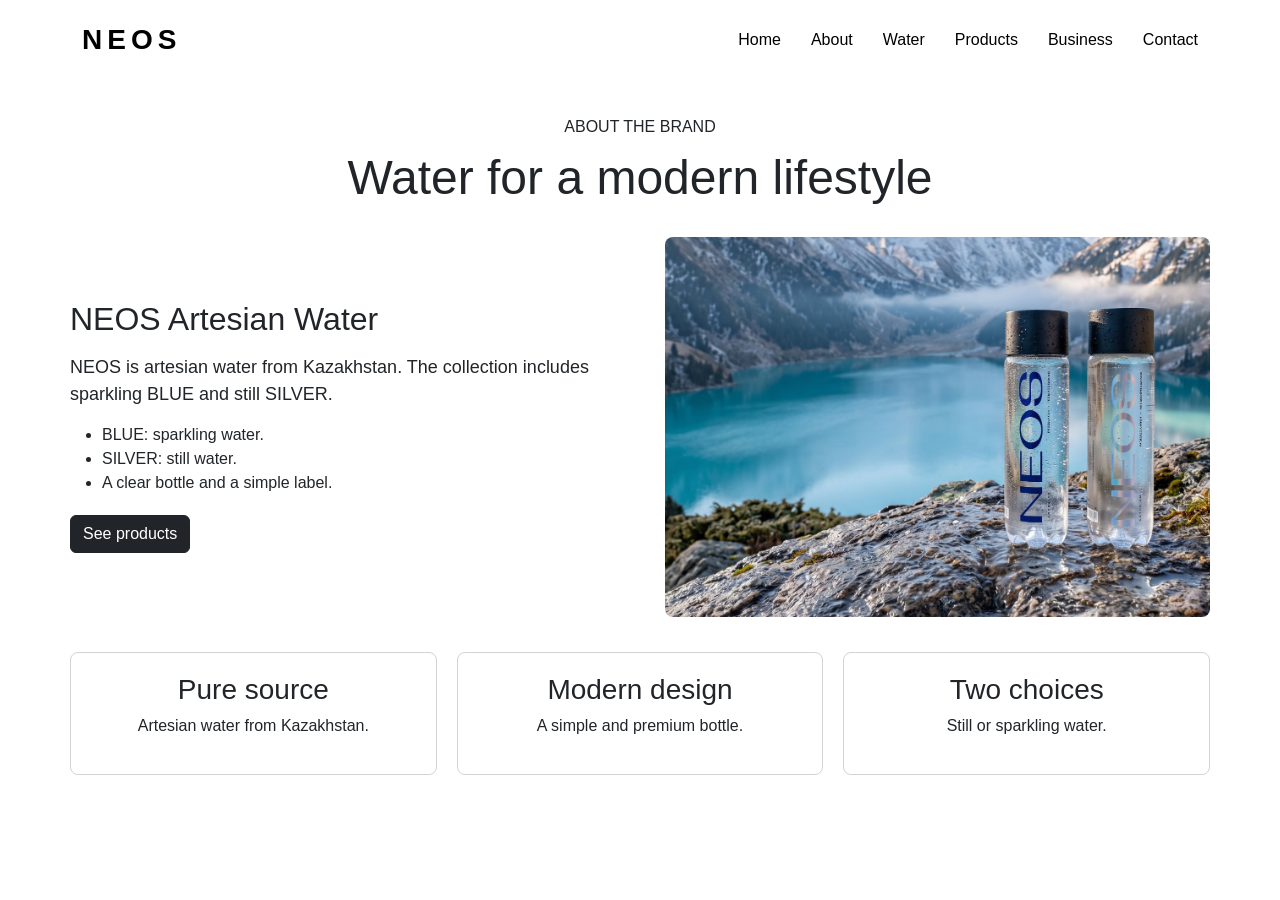
==== about.html @ 0019352d "Add about page and project images" ====
<!DOCTYPE html>
<html lang="en">

<head>
    <meta charset="UTF-8">
    <meta name="viewport" content="width=device-width, initial-scale=1.0">
    <title>About - NEOS Water</title>

    <link href="https://cdn.jsdelivr.net/npm/bootstrap@5.3.3/dist/css/bootstrap.min.css"
          rel="stylesheet">

    <link rel="stylesheet" href="css/style.css">
</head>

<body>

<header>
    <nav class="menu container">
        <a class="logo" href="index.html">NEOS</a>
        <ul>
            <li><a href="index.html">Home</a></li>
            <li><a href="about.html">About</a></li>
            <li><a href="quality.html">Water</a></li>
            <li><a href="products.html">Products</a></li>
            <li><a href="business.html">Business</a></li>
            <li><a href="contact.html">Contact</a></li>
        </ul>
    </nav>
</header>

<main class="main2 container">

    <section class="text2">
        <p>ABOUT THE BRAND</p>
        <h1>Water for a modern lifestyle</h1>
    </section>

    <section class="grid2">

        <article class="info2">
            <h2>NEOS Artesian Water</h2>

            <p>
                NEOS is artesian water from Kazakhstan.
                The collection includes sparkling BLUE and still SILVER.
            </p>

            <ul>
                <li>BLUE: sparkling water.</li>
                <li>SILVER: still water.</li>
                <li>A clear bottle and a simple label.</li>
            </ul>

            <a href="products.html" class="btn btn-dark">
                See products
            </a>
        </article>

        <img class="photo2" src="images/about2.jpg" alt="NEOS artesian water">

    </section>

    <section class="cards2">

        <article class="card2">
            <h3>Pure source</h3>
            <p>Artesian water from Kazakhstan.</p>
        </article>

        <article class="card2">
            <h3>Modern design</h3>
            <p>A simple and premium bottle.</p>
        </article>

        <article class="card2">
            <h3>Two choices</h3>
            <p>Still or sparkling water.</p>
        </article>

    </section>

</main>

</body>
</html>
---- css/style.css ----
body {
    margin: 0;
    font-family: Arial, sans-serif;
}

.menu {
    height: 80px;
    display: flex;
    align-items: center;
    justify-content: space-between;
}

.logo {
    color: black;
    text-decoration: none;
    font-size: 28px;
    font-weight: bold;
    letter-spacing: 5px;
}

.menu ul {
    display: flex;
    list-style: none;
    margin: 0;
}

.menu li {
    margin-left: 30px;
}

.menu a {
    color: black;
    text-decoration: none;
}

.main-photo {
    height: 90vh;
    background-image: url("../images/neos.jpg");
    background-size: cover;
    background-position: center;
    display: flex;
    align-items: center;
    justify-content: center;
}

.main-text {
    position: relative;
    color: white;
    text-align: center;
}

.main-text h1 {
    font-size: 90px;
    letter-spacing: 10px;
}

.main-text h2 {
    font-size: 30px;
}

.opisanie {
    font-size: 18px;
    margin-bottom: 30px;
}

@media (max-width: 992px) {
    .main-text h1 {
        font-size: 65px;
    }
}

@media (max-width: 576px) {
    .main-text h1 {
        font-size: 45px;
    }

    .menu ul {
        font-size: 13px;
    }
}
.main2 {
    padding: 35px 0 60px;
}

.text2 {
    text-align: center;
    margin-bottom: 30px;
}

.text2 p {
    margin-bottom: 10px;
}

.text2 h1 {
    font-size: 48px;
    margin: 0;
}

.grid2 {
    display: grid;
    grid-template-columns: 1fr 1fr;
    gap: 50px;
    align-items: center;
}

.photo2 {
    width: 100%;
    height: 380px;
    object-fit: cover;
    border-radius: 8px;
}

.info2 h2 {
    font-size: 32px;
    margin-bottom: 15px;
}

.info2 p {
    font-size: 18px;
    margin-bottom: 15px;
}

.info2 ul {
    margin-bottom: 20px;
}

.cards2 {
    display: flex;
    gap: 20px;
    margin-top: 35px;
}

.card2 {
    flex: 1;
    padding: 20px;
    border: 1px solid lightgray;
    border-radius: 8px;
    text-align: center;
}

@media (max-width: 992px) {
    .grid2 {
        grid-template-columns: 1fr;
    }

    .photo2 {
        height: 350px;
    }
}

@media (max-width: 576px) {
    .main2 {
        padding: 25px 15px;
    }

    .text2 h1 {
        font-size: 36px;
    }

    .photo2 {
        height: 280px;
    }

    .cards2 {
        flex-direction: column;
    }
}
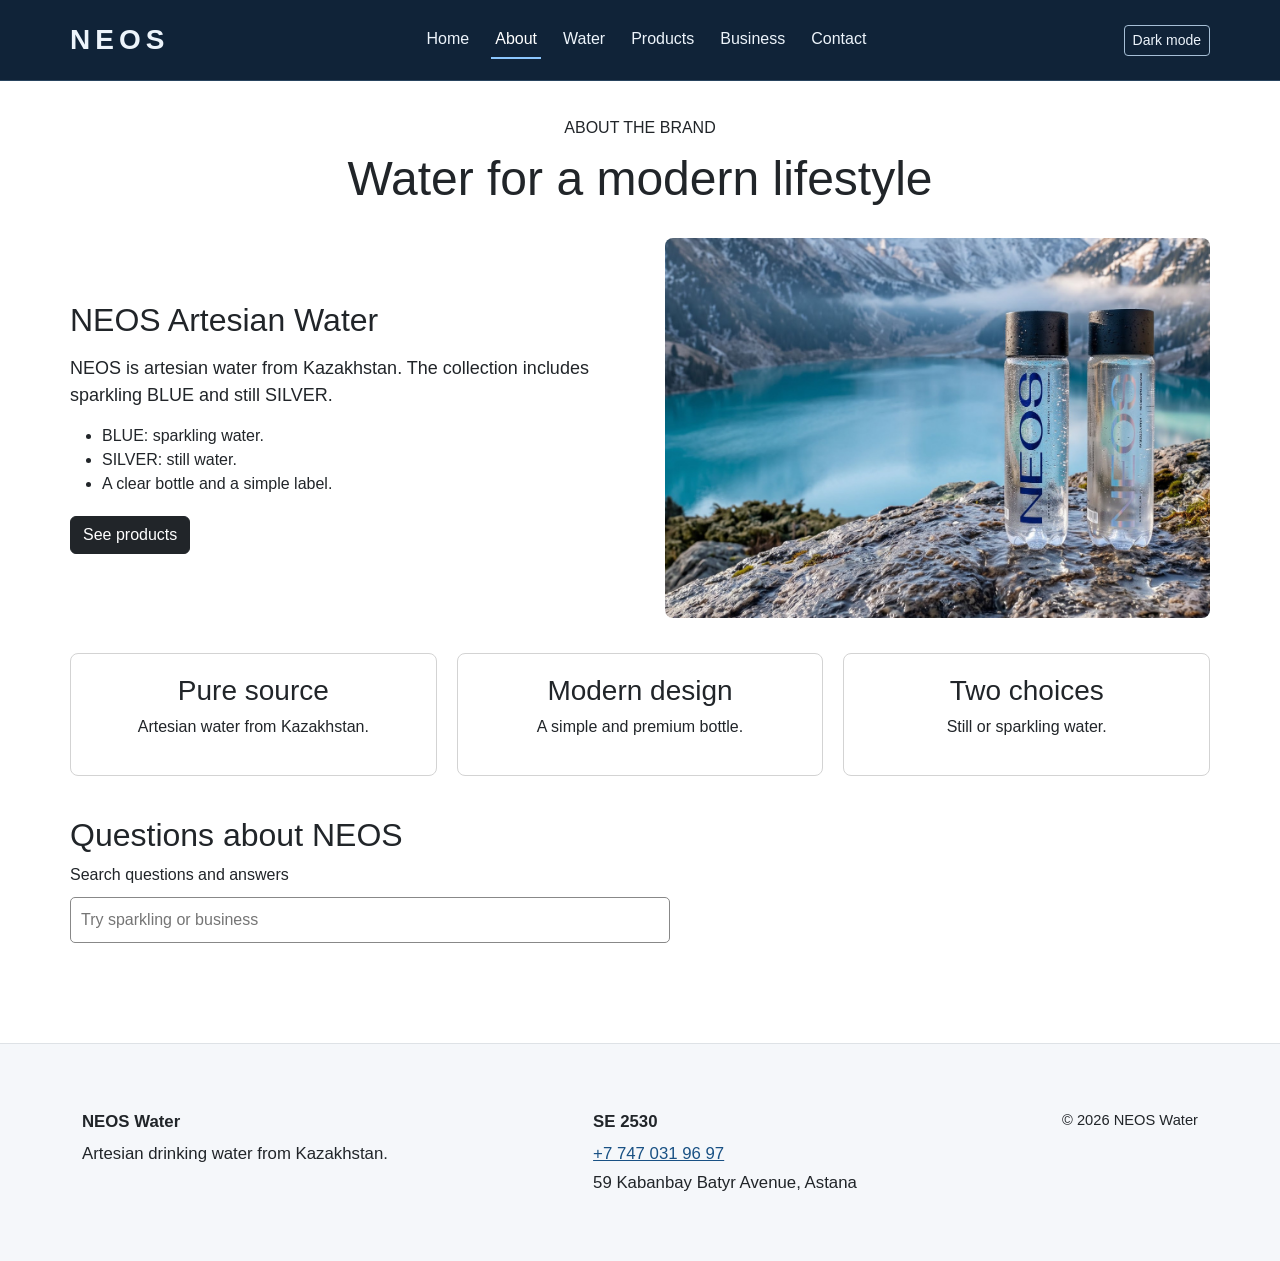
==== commit d0edded3: "render searchable FAQ data on About" ====
--- a/about.html
+++ b/about.html
@@ -10,6 +10,9 @@
           rel="stylesheet">
 
     <link rel="stylesheet" href="css/style.css">
+    <link rel="stylesheet" href="css/ataly.css">
+    <link rel="stylesheet" href="css/theme.css">
+    <script src="js/theme.js" defer></script>
 </head>
 
 <body>
@@ -79,7 +82,32 @@
 
     </section>
 
+    <section class="faq" aria-labelledby="faq-title">
+        <h2 id="faq-title">Questions about NEOS</h2>
+        <label for="faq-search">Search questions and answers</label>
+        <input id="faq-search" type="search" placeholder="Try sparkling or business">
+        <p id="faq-count" role="status"></p>
+        <div id="faq-list"></div>
+        <noscript>Please enable JavaScript to use the question search.</noscript>
+    </section>
 </main>
 
+<footer class="footer border-top mt-4">
+    <div class="container foot-row">
+        <div>
+            <p class="fw-bold mb-1">NEOS Water</p>
+            <p class="mb-0">Artesian drinking water from Kazakhstan.</p>
+        </div>
+        <address class="mb-0">
+            <p class="fw-bold mb-1">SE 2530</p>
+            <a href="tel:+77470319697">+7 747 031 96 97</a>
+            <p class="mb-0">59 Kabanbay Batyr Avenue, Astana</p>
+        </address>
+        <p class="small mb-0">© 2026 NEOS Water</p>
+    </div>
+</footer>
+
+    <script src="js/jquery-3.7.1.min.js"></script>
+    <script src="js/about.js"></script>
 </body>
 </html>
--- a/css/style.css
+++ b/css/style.css
@@ -4,7 +4,7 @@
 }
 
 .menu {
-    height: 80px;
+    min-height: 80px;
     display: flex;
     align-items: center;
     justify-content: space-between;
@@ -22,6 +22,7 @@
     display: flex;
     list-style: none;
     margin: 0;
+    padding: 0;
 }
 
 .menu li {
@@ -38,6 +39,7 @@
     background-image: url("../images/neos.jpg");
     background-size: cover;
     background-position: center;
+    background-repeat: no-repeat;
     display: flex;
     align-items: center;
     justify-content: center;
@@ -62,20 +64,75 @@
     font-size: 18px;
     margin-bottom: 30px;
 }
-
 @media (max-width: 992px) {
     .main-text h1 {
         font-size: 65px;
     }
+
+    .main-photo {
+        height: 80vh;
+        background-image: url("../images/neos-mobile.jpg");
+        background-size: cover;
+        background-position: center;
+        background-repeat: no-repeat;
+    }
+
+    .menu li {
+        margin-left: 18px;
+    }
 }
 
 @media (max-width: 576px) {
+    .menu {
+        height: auto;
+        min-height: 0;
+        flex-direction: column;
+        align-items: center;
+        padding: 12px 0;
+    }
+
+    .logo {
+        margin-bottom: 10px;
+    }
+
+    .menu ul {
+        width: 100%;
+        display: flex;
+        flex-wrap: wrap;
+        justify-content: center;
+        gap: 6px 14px;
+        padding: 0;
+        margin: 0;
+        font-size: 13px;
+    }
+
+    .menu li {
+        margin: 0;
+    }
+
+    .main-photo {
+        height: 75vh;
+        background-image: url("../images/neos-mobile.jpg");
+        background-size: cover;
+        background-position: center;
+        background-repeat: no-repeat;
+    }
+
+    .main-text {
+        padding: 0 15px;
+    }
+
     .main-text h1 {
         font-size: 45px;
-    }
-
-    .menu ul {
-        font-size: 13px;
+        letter-spacing: 6px;
+    }
+
+    .main-text h2 {
+        font-size: 24px;
+    }
+
+    .opisanie {
+        font-size: 16px;
     }
 }
 .main2 {
@@ -105,8 +162,8 @@
 
 .photo2 {
     width: 100%;
-    height: 380px;
-    object-fit: cover;
+    height: 380px;object-fit: cover;
+    
     border-radius: 8px;
 }
 
@@ -164,4 +221,287 @@
     .cards2 {
         flex-direction: column;
     }
-}+}
+.main3,
+    .main4 {
+        padding-top: 35px;
+        padding-bottom: 50px;
+    }
+
+    .text3,
+    .text4 {
+        text-align: center;
+        margin-bottom: 30px;
+    }
+
+    .text3 h1,
+    .text4 h1 {
+        font-size: 44px;
+    }
+
+    .card3 {
+        position: relative;
+        margin: 0 0 20px;
+    }
+
+    .card3 img {
+        width: 100%;
+        height: 360px;
+        object-fit: cover;
+        border-radius: 8px;
+    }
+
+    .mark3 {
+        position: absolute;
+        top: 15px;
+        left: 15px;
+        padding: 6px 12px;
+        border-radius: 5px;
+        font-size: 14px;
+        font-weight: bold;
+    }
+
+    .blue3 {
+        color: white;
+        background-color: #12376b;
+    }
+
+    .silver3 {
+        color: #18283d;
+        background-color: #e5ebf1;
+    }
+
+    .photo4 {
+        display: block;
+        width: 100%;
+        height: 350px;
+        object-fit: contain;
+        margin: 20px 0 30px;
+    }
+
+    .compare4 h2 {
+        margin-bottom: 20px;
+    }
+
+.table4 {
+    overflow-x: auto;
+    margin-top: 20px;
+}
+
+.table4 table {
+    width: 100%;
+    border-collapse: separate;
+    border-spacing: 0;
+    background-color: white;
+    border: 1px solid #e2e8ef;
+    border-radius: 10px;
+    overflow: hidden;
+    box-shadow: 0 4px 15px rgba(24, 40, 61, 0.08);
+}
+
+.table4 th {
+    padding: 16px 18px;
+    color: white;
+    background-color: #18283d;
+    text-align: left;
+    font-size: 15px;
+}
+
+.table4 td {
+    padding: 16px 18px;
+    color: #18283d;
+    border-bottom: 1px solid #e2e8ef;
+    text-align: left;
+}
+
+.table4 tbody tr:nth-child(even) {
+    background-color: #f7f9fb;
+}
+
+.table4 tbody tr:hover {
+    background-color: #eef4f8;
+}
+
+.table4 tbody tr:last-child td {
+    border-bottom: none;
+}
+
+    @media (max-width: 992px) {
+        .text3 h1,
+        .text4 h1 {
+            font-size: 38px;
+        }
+
+        .card3 img {
+            height: 300px;
+        }
+
+        .photo4 {
+            height: 300px;
+        }
+    }
+
+    @media (max-width: 576px) {
+        .main3,
+        .main4 {
+            padding-top: 25px;
+            padding-bottom: 40px;
+        }
+
+        .text3 h1,
+        .text4 h1 {
+            font-size: 32px;
+        }
+
+        .card3 img,
+        .photo4 {
+            height: auto;
+        }
+
+        .table4 th,
+        .table4 td {
+            padding: 10px;
+            font-size: 14px;
+        }
+    }
+     .main5,
+    .main6 {
+        padding-top: 35px;
+        padding-bottom: 50px;
+    }
+
+    .main5 {
+        text-align: center;
+    }
+
+    .main5 h1,
+    .main6 h1 {
+        font-size: 44px;
+    }
+
+    .photo5 {
+        display: block;
+        width: 100%;
+        height: 380px;
+        object-fit: cover;
+        margin-top: 25px;
+        border-radius: 8px;
+    }
+
+    .business5 {
+        padding-bottom: 50px;
+    }
+
+    .business5 h2 {
+        text-align: center;
+        margin-bottom: 25px;
+    }
+
+    .cards5 {
+        display: flex;
+        gap: 20px;
+    }
+
+    .box5 {
+        flex: 1;
+        padding: 20px;
+        border: 1px solid lightgray;
+        border-radius: 8px;
+        text-align: center;
+    }
+
+    .text6 {
+        text-align: center;
+        margin-bottom: 30px;
+    }
+
+    .contact6 {
+        display: flex;
+        align-items: flex-start;
+        gap: 40px;
+    }
+
+    .info6,
+    .form6 {
+        flex: 1;
+    }
+
+    .info6 ul {
+        padding-left: 20px;
+    }
+
+    .form6 {
+        display: flex;
+        flex-direction: column;
+        gap: 8px;
+        padding: 25px;
+        border: 1px solid lightgray;
+        border-radius: 8px;
+    }
+
+    .form6 label {
+        margin-top: 8px;
+        font-weight: bold;
+    }
+
+    .form6 input,
+    .form6 select,
+    .form6 textarea {
+        width: 100%;
+        padding: 10px;
+        border: 1px solid lightgray;
+        border-radius: 5px;
+        font: inherit;
+    }
+
+    .form6 button {
+        align-self: flex-start;
+        margin-top: 12px;
+    }
+
+    @media (max-width: 992px) {
+        .main5 h1,
+        .main6 h1 {
+            font-size: 38px;
+        }
+
+        .photo5 {
+            height: 320px;
+        }
+
+        .contact6 {
+            flex-direction: column;
+            gap: 25px;
+        }
+
+        .info6,
+        .form6 {
+            width: 100%;
+        }
+    }
+
+    @media (max-width: 576px) {
+        .main5,
+        .main6 {
+            padding-top: 25px;
+            padding-bottom: 40px;
+        }
+
+        .main5 h1,
+        .main6 h1 {
+            font-size: 32px;
+        }
+
+        .photo5 {
+            height: auto;
+        }
+
+        .cards5 {
+            flex-direction: column;
+        }
+
+        .form6 {
+            padding: 20px;
+        }
+    }
+
--- a/css/ataly.css
+++ b/css/ataly.css
@@ -0,0 +1,90 @@
+.menu {
+  display: flex;
+  flex-wrap: wrap;
+  gap: 12px;
+  padding: 12px 0;
+}
+
+.menu ul {
+  display: flex;
+  flex-wrap: wrap;
+  justify-content: center;
+  gap: 8px 18px;
+}
+
+.menu li {
+  margin-left: 0;
+}
+
+.pick {
+  max-width: 760px;
+  padding: 40px 0;
+}
+
+#pick-form {
+  display: flex;
+  flex-direction: column;
+  gap: 10px;
+}
+
+#pick-form select,
+#faq-search {
+  padding: 10px;
+  border: 1px solid #888;
+  border-radius: 5px;
+  font: inherit;
+}
+
+#pick-form select.error {
+  border: 2px solid #b42318;
+}
+
+.pick-btns {
+  display: flex;
+  flex-wrap: wrap;
+  gap: 12px;
+}
+
+.pick-error {
+  color: #b42318;
+  min-height: 24px;
+  margin: 0;
+}
+
+.pick-result {
+  margin-top: 24px;
+  padding: 20px;
+  border: 1px solid #aaa;
+  border-radius: 8px;
+}
+
+.faq {
+  margin-top: 40px;
+}
+
+#faq-search {
+  display: block;
+  width: 100%;
+  max-width: 600px;
+  margin: 10px 0;
+}
+
+.faq-item {
+  border-bottom: 1px solid #aaa;
+  padding: 12px 0;
+}
+
+.faq-item h3 {
+  margin: 0;
+  font-size: 20px;
+}
+
+.faq-answer {
+  padding-top: 12px;
+}
+
+@media (max-width: 768px) {
+  .menu {
+    justify-content: center;
+  }
+}
--- a/css/theme.css
+++ b/css/theme.css
@@ -0,0 +1,139 @@
+body > header {
+    position: sticky;
+    top: 0;
+    z-index: 20;
+    background: #102338;
+    border-bottom: 1px solid #29445e;
+}
+
+header .menu a {
+    color: #edf4fb;
+}
+
+header .menu ul a {
+    display: block;
+    padding: .35rem .25rem;
+    border-bottom: 2px solid transparent;
+}
+
+header .menu ul a:hover,
+header .menu ul a[aria-current="page"] {
+    color: #fff;
+    border-bottom-color: #8cc7ff;
+}
+
+header .menu .theme-btn {
+    color: #edf4fb;
+    border-color: #a6bfd6;
+}
+
+header .menu .theme-btn:hover {
+    background: #334559;
+}
+
+@media (max-width: 576px) {
+    header .menu ul {
+        order: 2;
+    }
+}
+
+.footer {
+    background: #f5f7fa;
+    padding: 4rem 0;
+    font-size: 1.05rem;
+    line-height: 1.7;
+}
+
+.footer a {
+    color: #195184;
+}
+
+.theme-btn {
+    flex: 0 0 auto;
+}
+
+.dark-mode {
+    color-scheme: dark;
+}
+
+.dark-mode body {
+    background: #101820;
+    color: #f1f5f9;
+}
+
+.dark-mode .footer {
+    background: #182430;
+}
+
+.dark-mode .footer a {
+    color: #a9d6ff;
+}
+
+.dark-mode .menu a {
+    color: #f1f5f9;
+}
+
+.dark-mode .btn-dark {
+    background: #eef2f6;
+    border-color: #eef2f6;
+    color: #17202b;
+}
+
+.dark-mode .btn-outline-dark {
+    border-color: #b8c6d6;
+    color: #f1f5f9;
+}
+
+.dark-mode .btn-outline-dark:hover,
+.dark-mode .btn-outline-dark:focus {
+    background: #334559;
+}
+
+.dark-mode input,
+.dark-mode select,
+.dark-mode textarea,
+.dark-mode .faq-btn {
+    background: #263345;
+    color: #fff;
+}
+
+.dark-mode input::placeholder,
+.dark-mode textarea::placeholder {
+    color: #c2ccda;
+}
+
+.dark-mode .table4 table,
+.dark-mode .table4 tbody tr:nth-child(even),
+.dark-mode .table4 tbody tr:hover {
+    background: #202d3b;
+}
+
+.dark-mode .table4 td {
+    color: #f1f5f9;
+}
+
+.dark-mode .table4 tr.chosen td {
+    background: #254d71;
+}
+
+.dark-mode .field-error,
+.dark-mode .pick-error {
+    color: #ffb4ab;
+}
+
+.dark-mode #form-status.success {
+    color: #9be7ad;
+}
+
+.dark-mode .contact-topics a,
+.dark-mode .info6 address a {
+    color: #a9d6ff;
+}
+
+.foot-row {
+    display: flex;
+    flex-wrap: wrap;
+    justify-content: space-between;
+    align-items: flex-start;
+    gap: 1rem;
+}
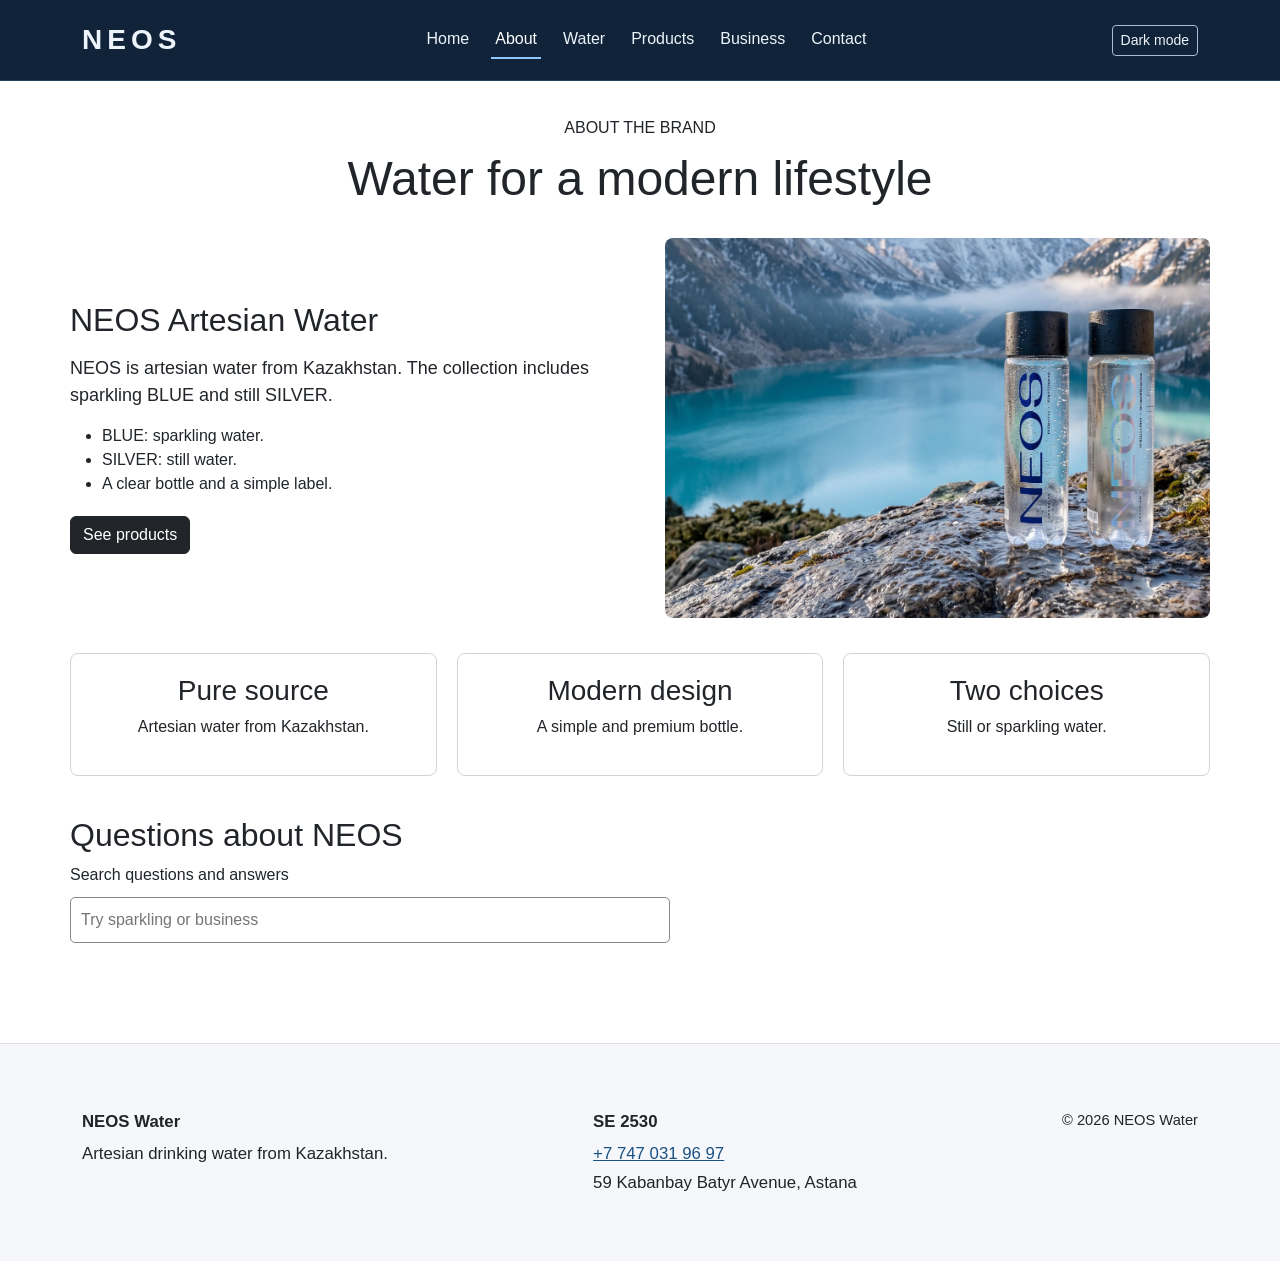
==== commit 6f1c0651: "connecting jquery with cdn" ====
--- a/about.html
+++ b/about.html
@@ -1,20 +1,17 @@
 <!DOCTYPE html>
 <html lang="en">
-
 <head>
     <meta charset="UTF-8">
     <meta name="viewport" content="width=device-width, initial-scale=1.0">
     <title>About - NEOS Water</title>
 
-    <link href="https://cdn.jsdelivr.net/npm/bootstrap@5.3.3/dist/css/bootstrap.min.css"
-          rel="stylesheet">
-
+    <link rel="stylesheet"
+          href="https://cdn.jsdelivr.net/npm/bootstrap@5.3.3/dist/css/bootstrap.min.css">
     <link rel="stylesheet" href="css/style.css">
     <link rel="stylesheet" href="css/ataly.css">
     <link rel="stylesheet" href="css/theme.css">
     <script src="js/theme.js" defer></script>
 </head>
-
 <body>
 
 <header>
@@ -32,39 +29,30 @@
 </header>
 
 <main class="main2 container">
-
     <section class="text2">
         <p>ABOUT THE BRAND</p>
         <h1>Water for a modern lifestyle</h1>
     </section>
 
     <section class="grid2">
-
         <article class="info2">
             <h2>NEOS Artesian Water</h2>
-
             <p>
                 NEOS is artesian water from Kazakhstan.
                 The collection includes sparkling BLUE and still SILVER.
             </p>
-
             <ul>
                 <li>BLUE: sparkling water.</li>
                 <li>SILVER: still water.</li>
                 <li>A clear bottle and a simple label.</li>
             </ul>
-
-            <a href="products.html" class="btn btn-dark">
-                See products
-            </a>
+            <a href="products.html" class="btn btn-dark">See products</a>
         </article>
 
         <img class="photo2" src="images/about2.jpg" alt="NEOS artesian water">
-
     </section>
 
     <section class="cards2">
-
         <article class="card2">
             <h3>Pure source</h3>
             <p>Artesian water from Kazakhstan.</p>
@@ -79,7 +67,6 @@
             <h3>Two choices</h3>
             <p>Still or sparkling water.</p>
         </article>
-
     </section>
 
     <section class="faq" aria-labelledby="faq-title">
@@ -107,7 +94,8 @@
     </div>
 </footer>
 
-    <script src="js/jquery-3.7.1.min.js"></script>
-    <script src="js/about.js"></script>
+<script src="js/jquery-3.7.1.js"></script>
+<script src="js/about.js"></script>
+
 </body>
 </html>
--- a/css/ataly.css
+++ b/css/ataly.css
@@ -1,12 +1,11 @@
 .menu {
-  display: flex;
   flex-wrap: wrap;
   gap: 12px;
-  padding: 12px 0;
+  padding-top: 12px;
+  padding-bottom: 12px;
 }
 
 .menu ul {
-  display: flex;
   flex-wrap: wrap;
   justify-content: center;
   gap: 8px 18px;
@@ -18,7 +17,8 @@
 
 .pick {
   max-width: 760px;
-  padding: 40px 0;
+  padding-top: 40px;
+  padding-bottom: 40px;
 }
 
 #pick-form {
@@ -27,7 +27,7 @@
   gap: 10px;
 }
 
-#pick-form select,
+#pick-form select, 
 #faq-search {
   padding: 10px;
   border: 1px solid #888;
@@ -83,6 +83,17 @@
   padding-top: 12px;
 }
 
+.faq-btn {
+  width: 100%;
+  text-align: left;
+  padding: 12px;
+  color: #18283d;
+  background: #edf2f7;
+  border: 0;
+  border-radius: 5px;
+  font: inherit;
+}
+
 @media (max-width: 768px) {
   .menu {
     justify-content: center;
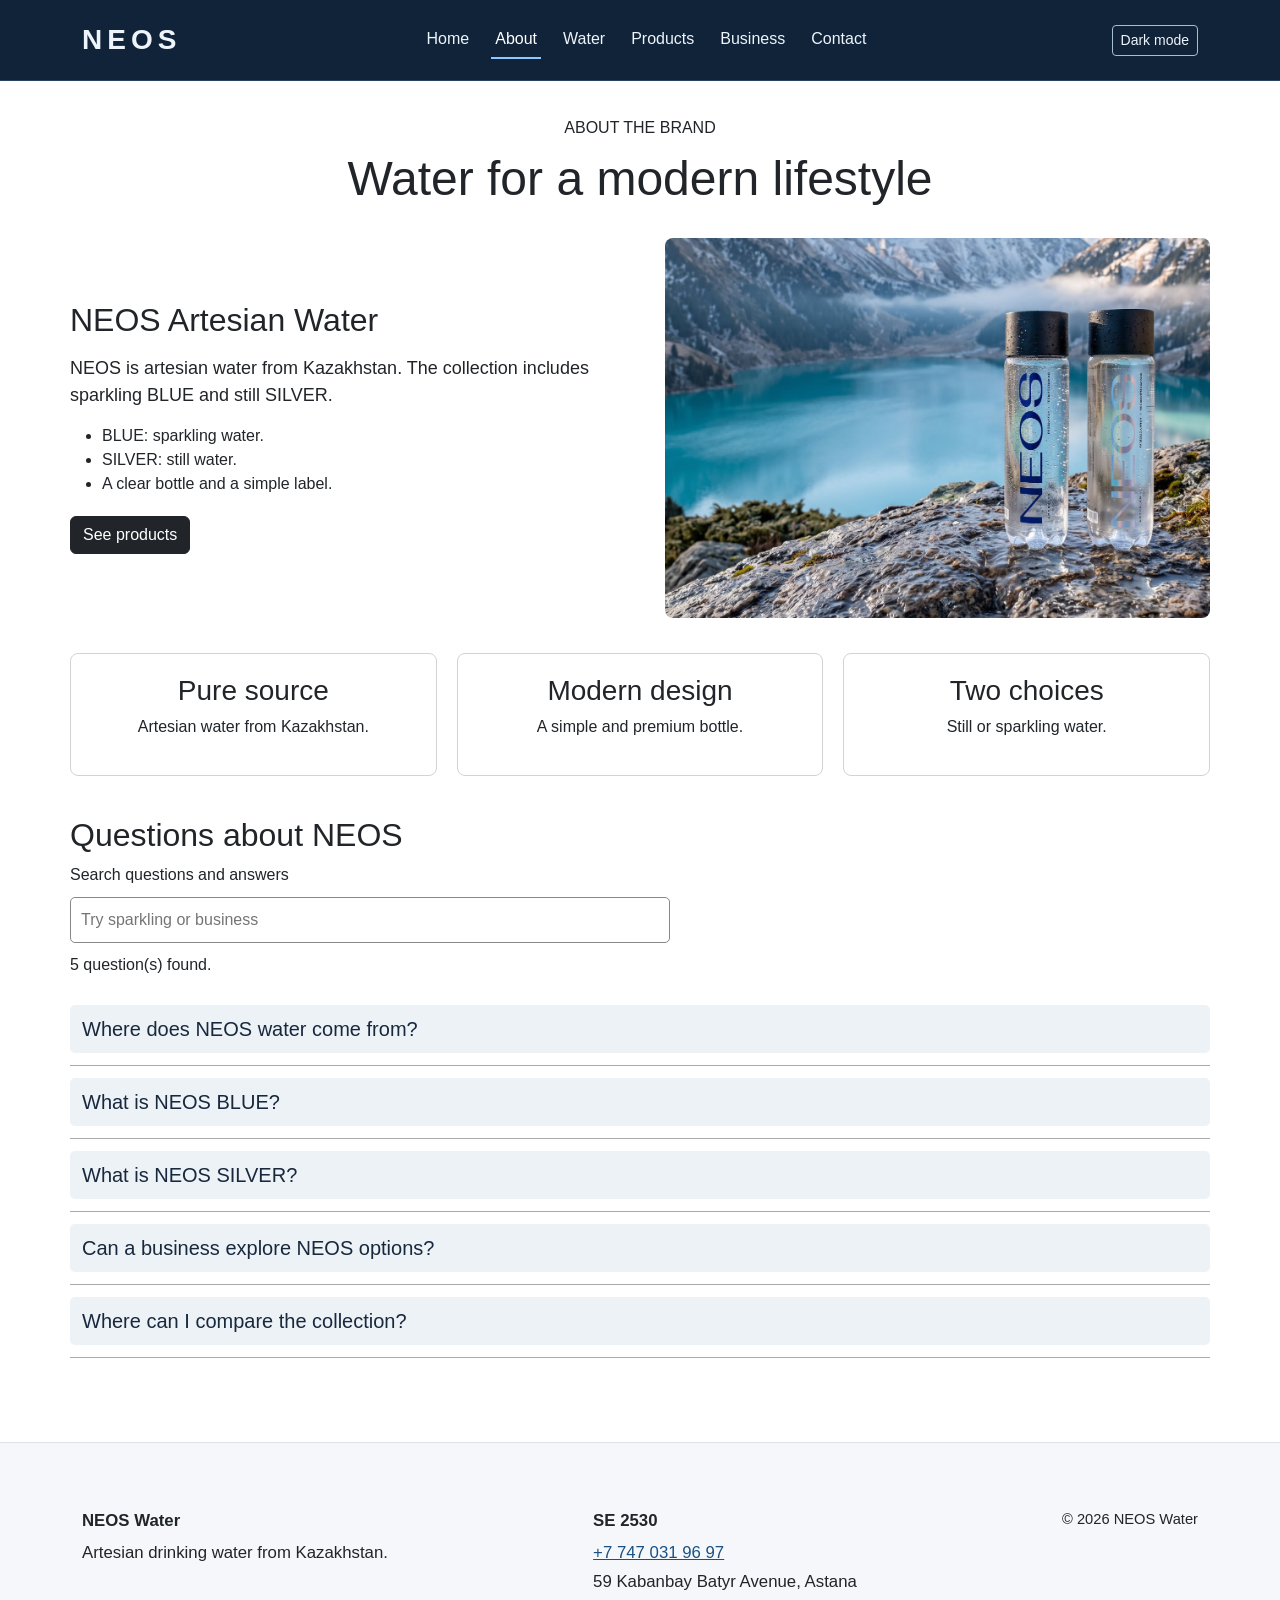
==== commit b45ea752: "fixes 2" ====
--- a/about.html
+++ b/about.html
@@ -94,7 +94,7 @@
     </div>
 </footer>
 
-<script src="js/jquery-3.7.1.js"></script>
+<script src="https://code.jquery.com/jquery-3.7.1.js"></script>
 <script src="js/about.js"></script>
 
 </body>
